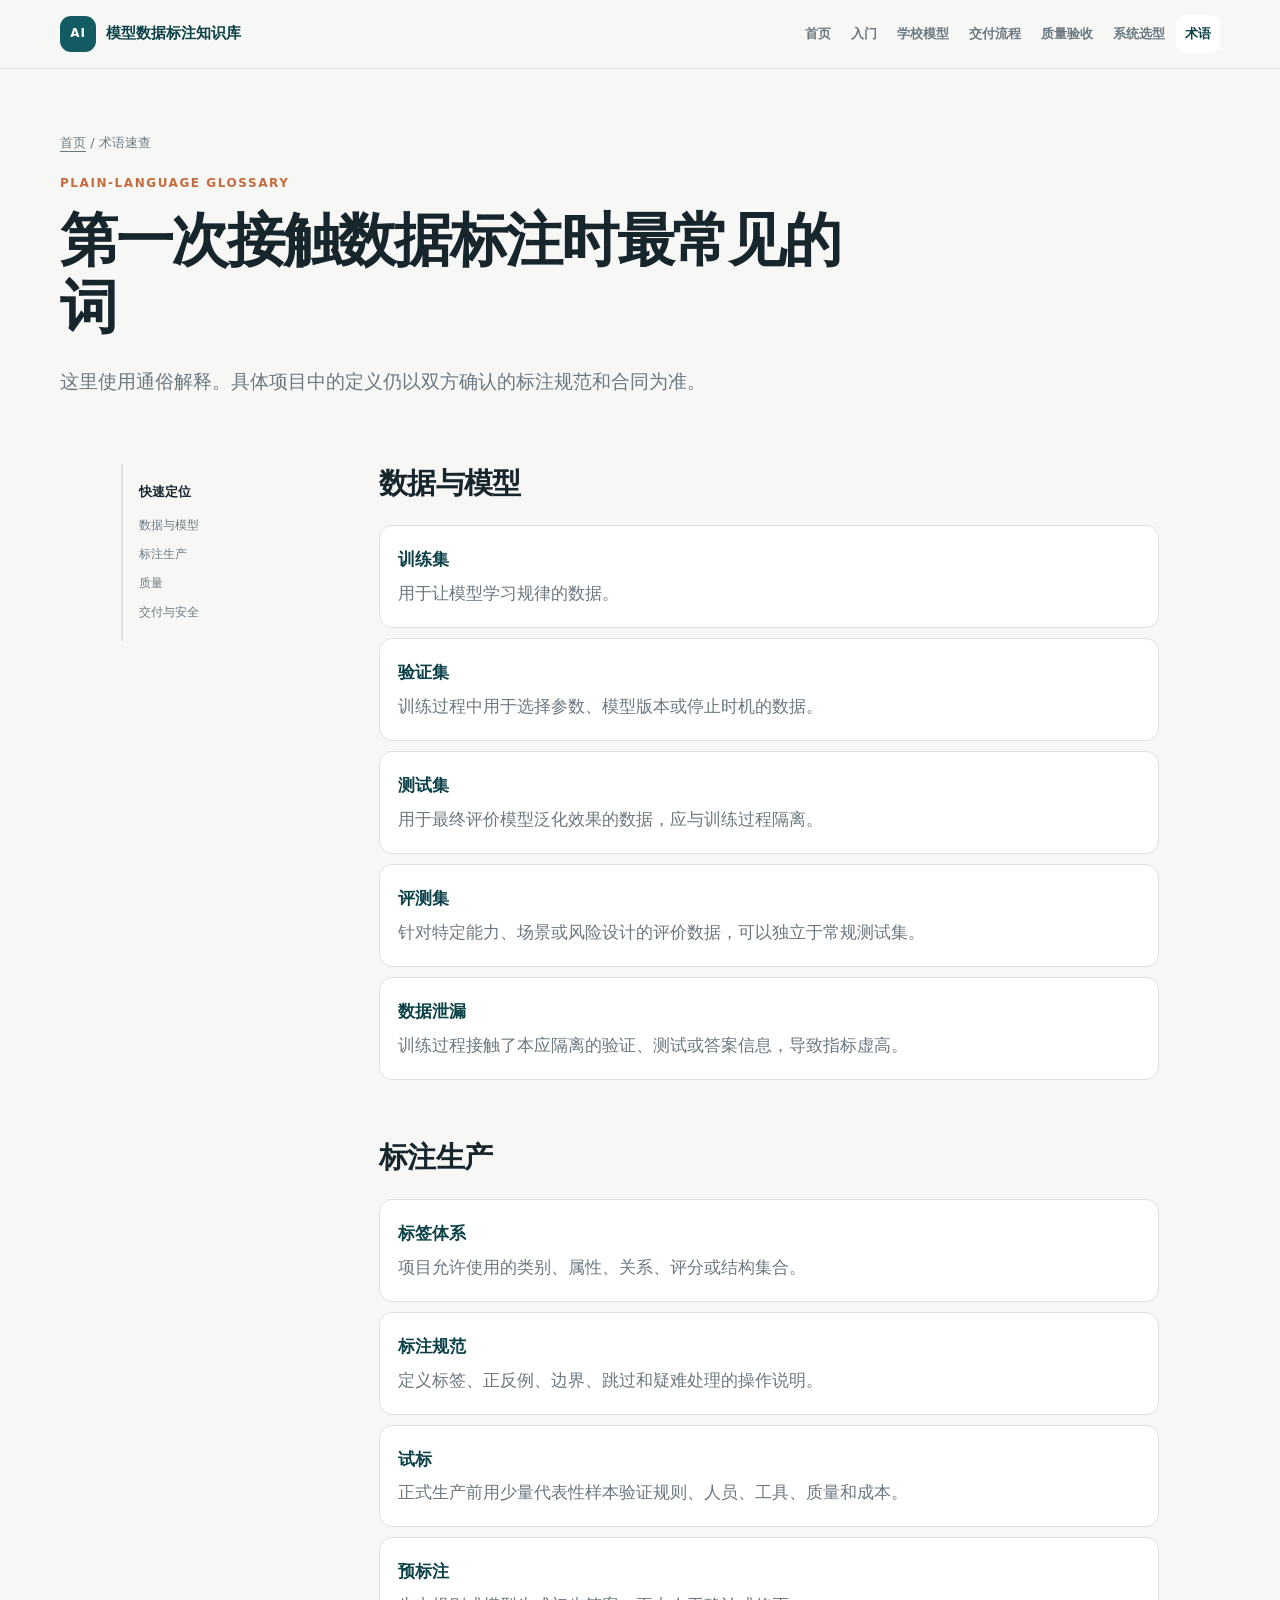
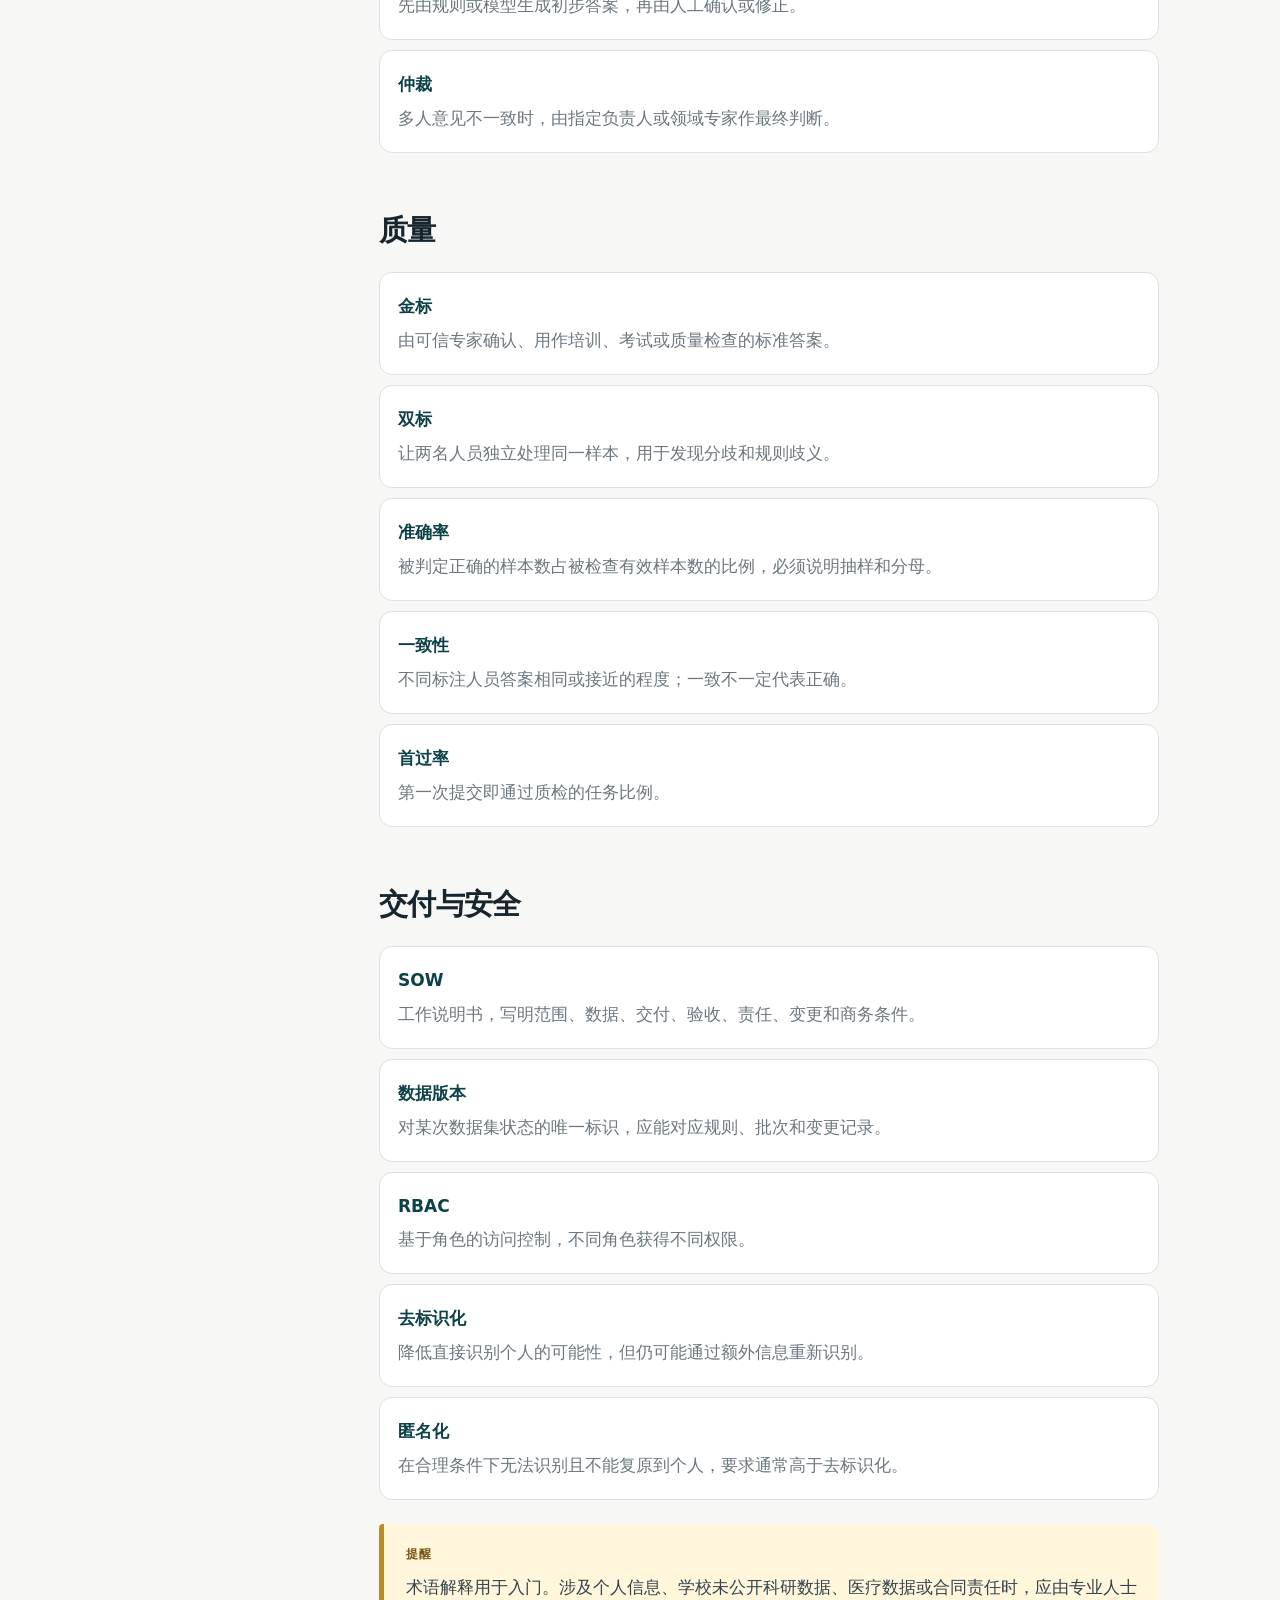
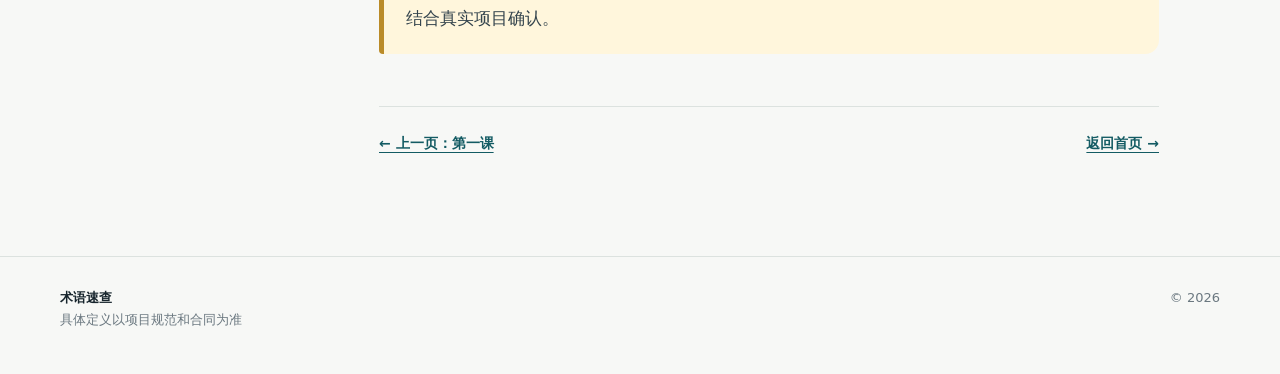
==== glossary/index.html @ 3d954ebd "发布去敏后的模型数据标注知识站" ====
<!doctype html>
<html lang="zh-CN">
<head><meta charset="utf-8"><meta name="viewport" content="width=device-width, initial-scale=1"><meta name="description" content="数据标注、模型训练与质量验收常用术语。"><title>术语速查｜AI 模型数据标注知识库</title><link rel="stylesheet" href="../assets/site.css"></head>
<body>
  <a class="skip-link" href="#article">跳到正文</a>
  <header class="site-header"><div class="nav-shell"><a class="brand" href="../"><span class="brand-mark">AI</span><span>模型数据标注知识库</span></a><button class="nav-toggle" type="button" data-nav-toggle aria-expanded="false" aria-controls="site-nav">菜单</button><nav class="site-nav" id="site-nav" data-site-nav aria-label="主导航"><a href="../">首页</a><a href="../start/">入门</a><a href="../school-model/">学校模型</a><a href="../workflow/">交付流程</a><a href="../quality/">质量验收</a><a href="../platform/">系统选型</a><a href="./" aria-current="page">术语</a></nav></div></header>
  <main>
    <section class="shell page-hero"><div class="breadcrumbs"><a href="../">首页</a> / 术语速查</div><p class="kicker">Plain-language glossary</p><h1>第一次接触数据标注时最常见的词</h1><p class="lead">这里使用通俗解释。具体项目中的定义仍以双方确认的标注规范和合同为准。</p></section>
    <div class="shell reader">
      <aside class="toc"><strong>快速定位</strong><nav><a href="#data">数据与模型</a><a href="#annotation">标注生产</a><a href="#quality">质量</a><a href="#delivery">交付与安全</a></nav></aside>
      <article class="article" id="article">
        <h2 id="data">数据与模型</h2>
        <dl class="definition-list">
          <div class="definition"><dt>训练集</dt><dd>用于让模型学习规律的数据。</dd></div>
          <div class="definition"><dt>验证集</dt><dd>训练过程中用于选择参数、模型版本或停止时机的数据。</dd></div>
          <div class="definition"><dt>测试集</dt><dd>用于最终评价模型泛化效果的数据，应与训练过程隔离。</dd></div>
          <div class="definition"><dt>评测集</dt><dd>针对特定能力、场景或风险设计的评价数据，可以独立于常规测试集。</dd></div>
          <div class="definition"><dt>数据泄漏</dt><dd>训练过程接触了本应隔离的验证、测试或答案信息，导致指标虚高。</dd></div>
        </dl>

        <h2 id="annotation">标注生产</h2>
        <dl class="definition-list">
          <div class="definition"><dt>标签体系</dt><dd>项目允许使用的类别、属性、关系、评分或结构集合。</dd></div>
          <div class="definition"><dt>标注规范</dt><dd>定义标签、正反例、边界、跳过和疑难处理的操作说明。</dd></div>
          <div class="definition"><dt>试标</dt><dd>正式生产前用少量代表性样本验证规则、人员、工具、质量和成本。</dd></div>
          <div class="definition"><dt>预标注</dt><dd>先由规则或模型生成初步答案，再由人工确认或修正。</dd></div>
          <div class="definition"><dt>仲裁</dt><dd>多人意见不一致时，由指定负责人或领域专家作最终判断。</dd></div>
        </dl>

        <h2 id="quality">质量</h2>
        <dl class="definition-list">
          <div class="definition"><dt>金标</dt><dd>由可信专家确认、用作培训、考试或质量检查的标准答案。</dd></div>
          <div class="definition"><dt>双标</dt><dd>让两名人员独立处理同一样本，用于发现分歧和规则歧义。</dd></div>
          <div class="definition"><dt>准确率</dt><dd>被判定正确的样本数占被检查有效样本数的比例，必须说明抽样和分母。</dd></div>
          <div class="definition"><dt>一致性</dt><dd>不同标注人员答案相同或接近的程度；一致不一定代表正确。</dd></div>
          <div class="definition"><dt>首过率</dt><dd>第一次提交即通过质检的任务比例。</dd></div>
        </dl>

        <h2 id="delivery">交付与安全</h2>
        <dl class="definition-list">
          <div class="definition"><dt>SOW</dt><dd>工作说明书，写明范围、数据、交付、验收、责任、变更和商务条件。</dd></div>
          <div class="definition"><dt>数据版本</dt><dd>对某次数据集状态的唯一标识，应能对应规则、批次和变更记录。</dd></div>
          <div class="definition"><dt>RBAC</dt><dd>基于角色的访问控制，不同角色获得不同权限。</dd></div>
          <div class="definition"><dt>去标识化</dt><dd>降低直接识别个人的可能性，但仍可能通过额外信息重新识别。</dd></div>
          <div class="definition"><dt>匿名化</dt><dd>在合理条件下无法识别且不能复原到个人，要求通常高于去标识化。</dd></div>
        </dl>
        <div class="note note-warning"><span class="note-label">提醒</span><p>术语解释用于入门。涉及个人信息、学校未公开科研数据、医疗数据或合同责任时，应由专业人士结合真实项目确认。</p></div>
        <div class="next-links"><a href="../learn/lesson-01/">← 上一页：第一课</a><a href="../">返回首页 →</a></div>
      </article>
    </div>
  </main>
  <footer class="site-footer"><div class="shell footer-shell"><div><strong>术语速查</strong><br>具体定义以项目规范和合同为准</div><div>© <span data-current-year>2026</span></div></div></footer><script src="../assets/site.js"></script>
</body></html>
---- assets/site.css ----
:root {
  --bg: #f7f8f6;
  --paper: #ffffff;
  --ink: #17252d;
  --text: #34444d;
  --muted: #6b7880;
  --line: #dce2df;
  --brand: #135b63;
  --brand-dark: #0c4148;
  --brand-soft: #e3f0ef;
  --accent: #c66b3d;
  --accent-soft: #faece3;
  --blue-soft: #e9f1fb;
  --yellow-soft: #fff6dc;
  --success-soft: #e8f3eb;
  --max: 1160px;
  --reader: 780px;
  --radius: 18px;
  --shadow: 0 16px 44px rgba(24, 44, 50, 0.08);
}

* { box-sizing: border-box; }

html { scroll-behavior: smooth; }

body {
  margin: 0;
  background: var(--bg);
  color: var(--text);
  font-family: Inter, "SF Pro Text", "PingFang SC", "Microsoft YaHei", system-ui, sans-serif;
  font-size: 17px;
  line-height: 1.82;
  text-rendering: optimizeLegibility;
}

a { color: var(--brand); text-underline-offset: 4px; }
button, a { -webkit-tap-highlight-color: transparent; }

:focus-visible {
  outline: 3px solid rgba(198, 107, 61, 0.45);
  outline-offset: 3px;
}

.skip-link {
  position: fixed;
  top: 8px;
  left: 8px;
  z-index: 300;
  padding: 8px 12px;
  transform: translateY(-160%);
  border-radius: 8px;
  background: var(--ink);
  color: #fff;
}

.skip-link:focus { transform: translateY(0); }

.site-header {
  position: sticky;
  top: 0;
  z-index: 100;
  border-bottom: 1px solid rgba(220, 226, 223, 0.9);
  background: rgba(247, 248, 246, 0.94);
  backdrop-filter: blur(16px);
}

.nav-shell {
  display: flex;
  align-items: center;
  justify-content: space-between;
  width: min(calc(100% - 32px), var(--max));
  min-height: 68px;
  margin: 0 auto;
  gap: 20px;
}

.brand {
  display: inline-flex;
  align-items: center;
  gap: 10px;
  color: var(--brand-dark);
  font-size: 15px;
  font-weight: 800;
  text-decoration: none;
  white-space: nowrap;
}

.brand-mark {
  display: grid;
  width: 36px;
  height: 36px;
  place-items: center;
  border-radius: 11px;
  background: var(--brand);
  color: #fff;
  font-size: 12px;
  letter-spacing: 0.08em;
}

.site-nav { display: flex; align-items: center; gap: 2px; }

.site-nav a {
  padding: 7px 9px;
  border-radius: 9px;
  color: var(--muted);
  font-size: 13px;
  font-weight: 700;
  text-decoration: none;
}

.site-nav a:hover,
.site-nav a[aria-current="page"] {
  background: var(--paper);
  color: var(--brand-dark);
}

.nav-toggle {
  display: none;
  padding: 8px 11px;
  border: 1px solid var(--line);
  border-radius: 10px;
  background: var(--paper);
  color: var(--ink);
  font: inherit;
  font-size: 14px;
  font-weight: 750;
}

.shell { width: min(calc(100% - 32px), var(--max)); margin: 0 auto; }

.hero {
  display: grid;
  grid-template-columns: minmax(0, 1.15fr) minmax(330px, 0.85fr);
  align-items: center;
  gap: 44px;
  padding: 84px 0 66px;
}

.kicker {
  margin: 0 0 13px;
  color: var(--accent);
  font-size: 12px;
  font-weight: 850;
  letter-spacing: 0.13em;
  text-transform: uppercase;
}

h1, h2, h3 { color: var(--ink); }

.hero h1 {
  max-width: 760px;
  margin: 0;
  font-size: clamp(42px, 6vw, 72px);
  line-height: 1.08;
  letter-spacing: -0.045em;
}

.hero h1 span { color: var(--brand); }

.lead {
  max-width: 720px;
  margin: 24px 0 0;
  color: var(--muted);
  font-size: clamp(18px, 2vw, 21px);
  line-height: 1.75;
}

.button-row { display: flex; flex-wrap: wrap; gap: 12px; margin-top: 30px; }

.button {
  display: inline-flex;
  align-items: center;
  justify-content: center;
  min-height: 46px;
  padding: 10px 17px;
  border: 1px solid transparent;
  border-radius: 11px;
  font-size: 14px;
  font-weight: 800;
  text-decoration: none;
}

.button-primary { background: var(--brand); color: #fff; }
.button-secondary { border-color: var(--line); background: var(--paper); color: var(--ink); }
.button:hover { transform: translateY(-1px); }

.hero-flow {
  padding: 28px;
  border: 1px solid var(--line);
  border-radius: 26px;
  background: var(--paper);
  box-shadow: var(--shadow);
}

.hero-flow > strong { display: block; margin-bottom: 16px; color: var(--ink); font-size: 15px; }

.flow-row {
  display: grid;
  grid-template-columns: 38px 1fr;
  align-items: center;
  gap: 13px;
  padding: 11px 0;
  border-bottom: 1px solid var(--line);
}

.flow-row:last-child { border-bottom: 0; }

.flow-num {
  display: grid;
  width: 34px;
  height: 34px;
  place-items: center;
  border-radius: 10px;
  background: var(--brand-soft);
  color: var(--brand-dark);
  font-size: 12px;
  font-weight: 850;
}

.flow-row b { display: block; color: var(--ink); font-size: 15px; }
.flow-row span { display: block; color: var(--muted); font-size: 12px; line-height: 1.5; }

.section { padding: 44px 0 72px; }

.section-heading { max-width: 760px; margin-bottom: 26px; }
.section-heading h2 { margin: 0; font-size: clamp(30px, 4vw, 46px); line-height: 1.2; letter-spacing: -0.035em; }
.section-heading p { margin: 13px 0 0; color: var(--muted); }

.card-grid { display: grid; grid-template-columns: repeat(3, minmax(0, 1fr)); gap: 16px; }

.card {
  padding: 26px;
  border: 1px solid var(--line);
  border-radius: var(--radius);
  background: var(--paper);
}

.card small { color: var(--accent); font-size: 11px; font-weight: 850; letter-spacing: 0.1em; }
.card h3 { margin: 25px 0 9px; font-size: 20px; line-height: 1.35; }
.card p { margin: 0; color: var(--muted); font-size: 15px; }
.card a { display: inline-block; margin-top: 20px; font-size: 14px; font-weight: 800; }

.position-banner {
  display: grid;
  grid-template-columns: 0.7fr 1.3fr;
  gap: 36px;
  padding: 34px;
  border-radius: 24px;
  background: var(--brand-dark);
  color: #fff;
}

.position-banner h2 { margin: 0; color: #fff; font-size: 30px; line-height: 1.3; }
.position-banner p { margin: 0; color: rgba(255,255,255,0.76); }
.position-banner strong { color: #fff; }

.reading-grid { display: grid; grid-template-columns: repeat(2, minmax(0, 1fr)); gap: 12px; }

.reading-link {
  display: flex;
  align-items: flex-start;
  gap: 15px;
  padding: 18px;
  border: 1px solid var(--line);
  border-radius: 14px;
  background: var(--paper);
  text-decoration: none;
}

.reading-link:hover { border-color: rgba(19, 91, 99, 0.45); }
.reading-no { color: var(--accent); font-size: 12px; font-weight: 850; }
.reading-link b, .reading-link span { display: block; }
.reading-link b { color: var(--ink); }
.reading-link span { margin-top: 2px; color: var(--muted); font-size: 13px; line-height: 1.5; }

.page-hero { padding: 62px 0 34px; }

.breadcrumbs { margin-bottom: 18px; color: var(--muted); font-size: 13px; }
.breadcrumbs a { color: var(--muted); }

.page-hero h1 {
  max-width: 800px;
  margin: 0;
  font-size: clamp(36px, 5vw, 58px);
  line-height: 1.15;
  letter-spacing: -0.04em;
}

.page-hero .lead { font-size: 19px; }

.reader {
  display: grid;
  grid-template-columns: 210px minmax(0, var(--reader));
  justify-content: center;
  gap: 48px;
  padding: 32px 0 76px;
}

.toc {
  position: sticky;
  top: 92px;
  align-self: start;
  padding: 16px;
  border-left: 2px solid var(--line);
}

.toc strong { display: block; margin-bottom: 8px; color: var(--ink); font-size: 13px; }
.toc nav { display: grid; gap: 3px; }
.toc a { padding: 4px 0; color: var(--muted); font-size: 12px; line-height: 1.5; text-decoration: none; }
.toc a:hover { color: var(--brand); }

.article { min-width: 0; }
.article > :first-child { margin-top: 0; }
.article h2 { margin: 58px 0 16px; font-size: 29px; line-height: 1.35; letter-spacing: -0.025em; scroll-margin-top: 95px; }
.article h3 { margin: 34px 0 11px; font-size: 21px; line-height: 1.4; scroll-margin-top: 95px; }
.article p { margin: 14px 0; }
.article li + li { margin-top: 7px; }
.article strong { color: var(--ink); }

.summary {
  margin: 0 0 34px;
  padding: 24px;
  border: 1px solid #bcd4d2;
  border-radius: var(--radius);
  background: var(--brand-soft);
}

.summary strong { display: block; margin-bottom: 7px; color: var(--brand-dark); }
.summary p { margin: 0; }

.note {
  margin: 24px 0;
  padding: 20px 22px;
  border-left: 5px solid var(--brand);
  border-radius: 4px 14px 14px 4px;
  background: var(--brand-soft);
}

.note-label {
  display: block;
  margin-bottom: 6px;
  color: var(--brand-dark);
  font-size: 12px;
  font-weight: 850;
  letter-spacing: 0.08em;
}

.note p { margin: 0; }
.note-example { border-left-color: #4c75a3; background: var(--blue-soft); }
.note-example .note-label { color: #315a87; }
.note-why { border-left-color: var(--accent); background: var(--accent-soft); }
.note-why .note-label { color: #8d4522; }
.note-warning { border-left-color: #ba8b28; background: var(--yellow-soft); }
.note-warning .note-label { color: #765612; }

.flow-code {
  margin: 22px 0;
  padding: 22px;
  overflow-x: auto;
  border-radius: 14px;
  background: var(--brand-dark);
  color: #eaf5f4;
  font-family: "SFMono-Regular", Consolas, monospace;
  font-size: 14px;
  line-height: 1.9;
  white-space: pre-wrap;
}

.table-wrap { overflow-x: auto; margin: 22px 0; border: 1px solid var(--line); border-radius: 14px; background: var(--paper); }
table { width: 100%; border-collapse: collapse; font-size: 14px; line-height: 1.65; }
th, td { padding: 13px 15px; border-bottom: 1px solid var(--line); text-align: left; vertical-align: top; }
th { background: #edf2ef; color: var(--brand-dark); font-size: 12px; }
tr:last-child td { border-bottom: 0; }

.steps { display: grid; gap: 12px; margin: 24px 0; }
.step { display: grid; grid-template-columns: 44px 1fr; gap: 14px; padding: 18px; border: 1px solid var(--line); border-radius: 14px; background: var(--paper); }
.step-no { display: grid; width: 40px; height: 40px; place-items: center; border-radius: 12px; background: var(--brand-soft); color: var(--brand-dark); font-size: 13px; font-weight: 850; }
.step h3 { margin: 0 0 4px; font-size: 18px; }
.step p { margin: 0; color: var(--muted); font-size: 14px; }

.definition-list { display: grid; gap: 10px; margin: 22px 0; }
.definition { padding: 18px; border: 1px solid var(--line); border-radius: 13px; background: var(--paper); }
.definition dt { color: var(--brand-dark); font-weight: 850; }
.definition dd { margin: 3px 0 0; color: var(--muted); }

.next-links { display: flex; justify-content: space-between; gap: 16px; margin-top: 52px; padding-top: 24px; border-top: 1px solid var(--line); }
.next-links a { font-size: 14px; font-weight: 800; }

.site-footer { margin-top: 24px; border-top: 1px solid var(--line); }
.footer-shell { display: flex; justify-content: space-between; gap: 30px; padding: 30px 0 42px; color: var(--muted); font-size: 13px; line-height: 1.7; }
.footer-shell strong { color: var(--ink); }

@media (max-width: 960px) {
  .hero { grid-template-columns: 1fr; }
  .hero-flow { max-width: 620px; }
  .card-grid { grid-template-columns: 1fr 1fr; }
  .position-banner { grid-template-columns: 1fr; }
  .reader { grid-template-columns: 1fr; gap: 18px; }
  .toc { position: static; border: 1px solid var(--line); border-radius: 13px; background: var(--paper); }
  .toc nav { grid-template-columns: repeat(2, 1fr); }
}

@media (max-width: 780px) {
  .nav-toggle { display: inline-flex; }
  .site-nav {
    position: absolute;
    top: 60px;
    right: 12px;
    left: 12px;
    display: none;
    align-items: stretch;
    flex-direction: column;
    padding: 10px;
    border: 1px solid var(--line);
    border-radius: 14px;
    background: var(--paper);
    box-shadow: var(--shadow);
  }
  .site-nav[data-open="true"] { display: flex; }
  .site-nav a { padding: 9px 11px; }
  .hero { padding-top: 48px; }
  .hero h1 { font-size: 44px; }
  .card-grid, .reading-grid { grid-template-columns: 1fr; }
  .footer-shell { flex-direction: column; }
  .toc nav { grid-template-columns: 1fr; }
  .next-links { align-items: flex-start; flex-direction: column; }
}

@media (prefers-reduced-motion: reduce) {
  html { scroll-behavior: auto; }
  *, *::before, *::after { transition-duration: 0.01ms !important; }
}
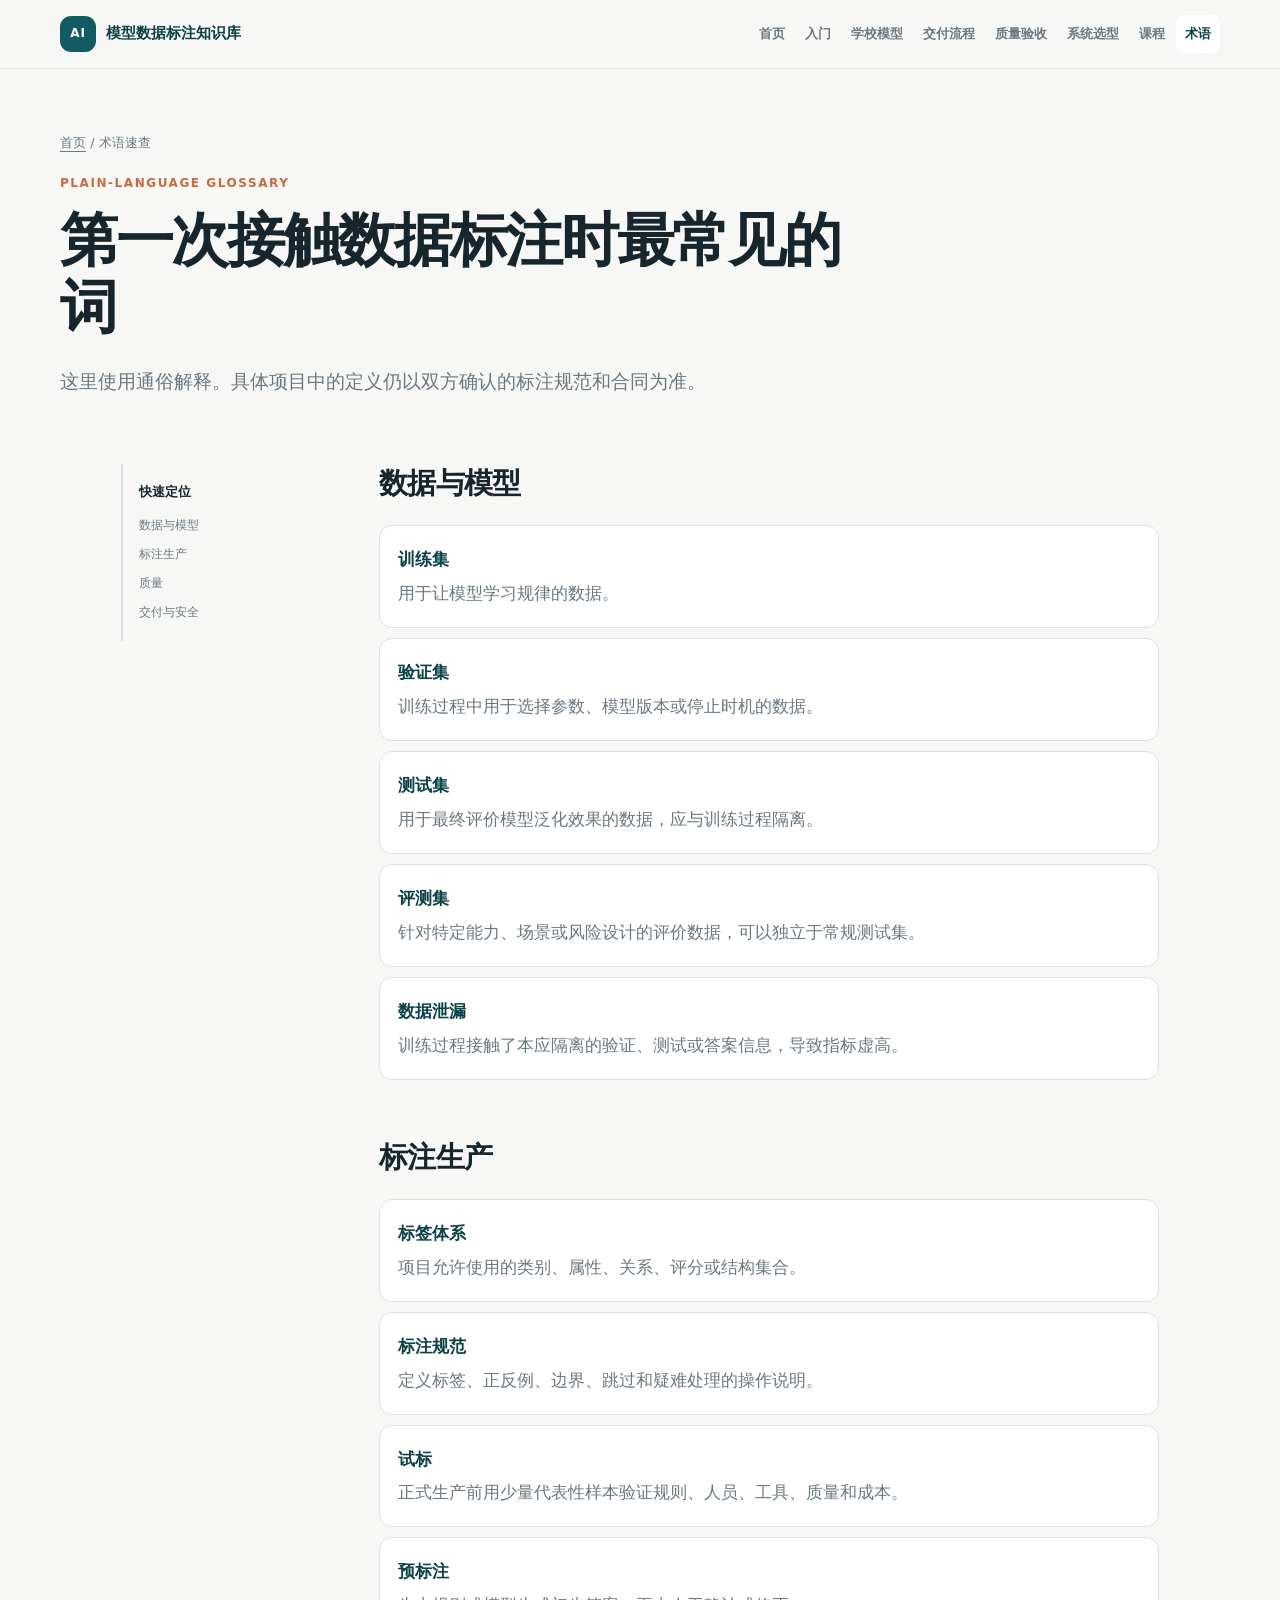
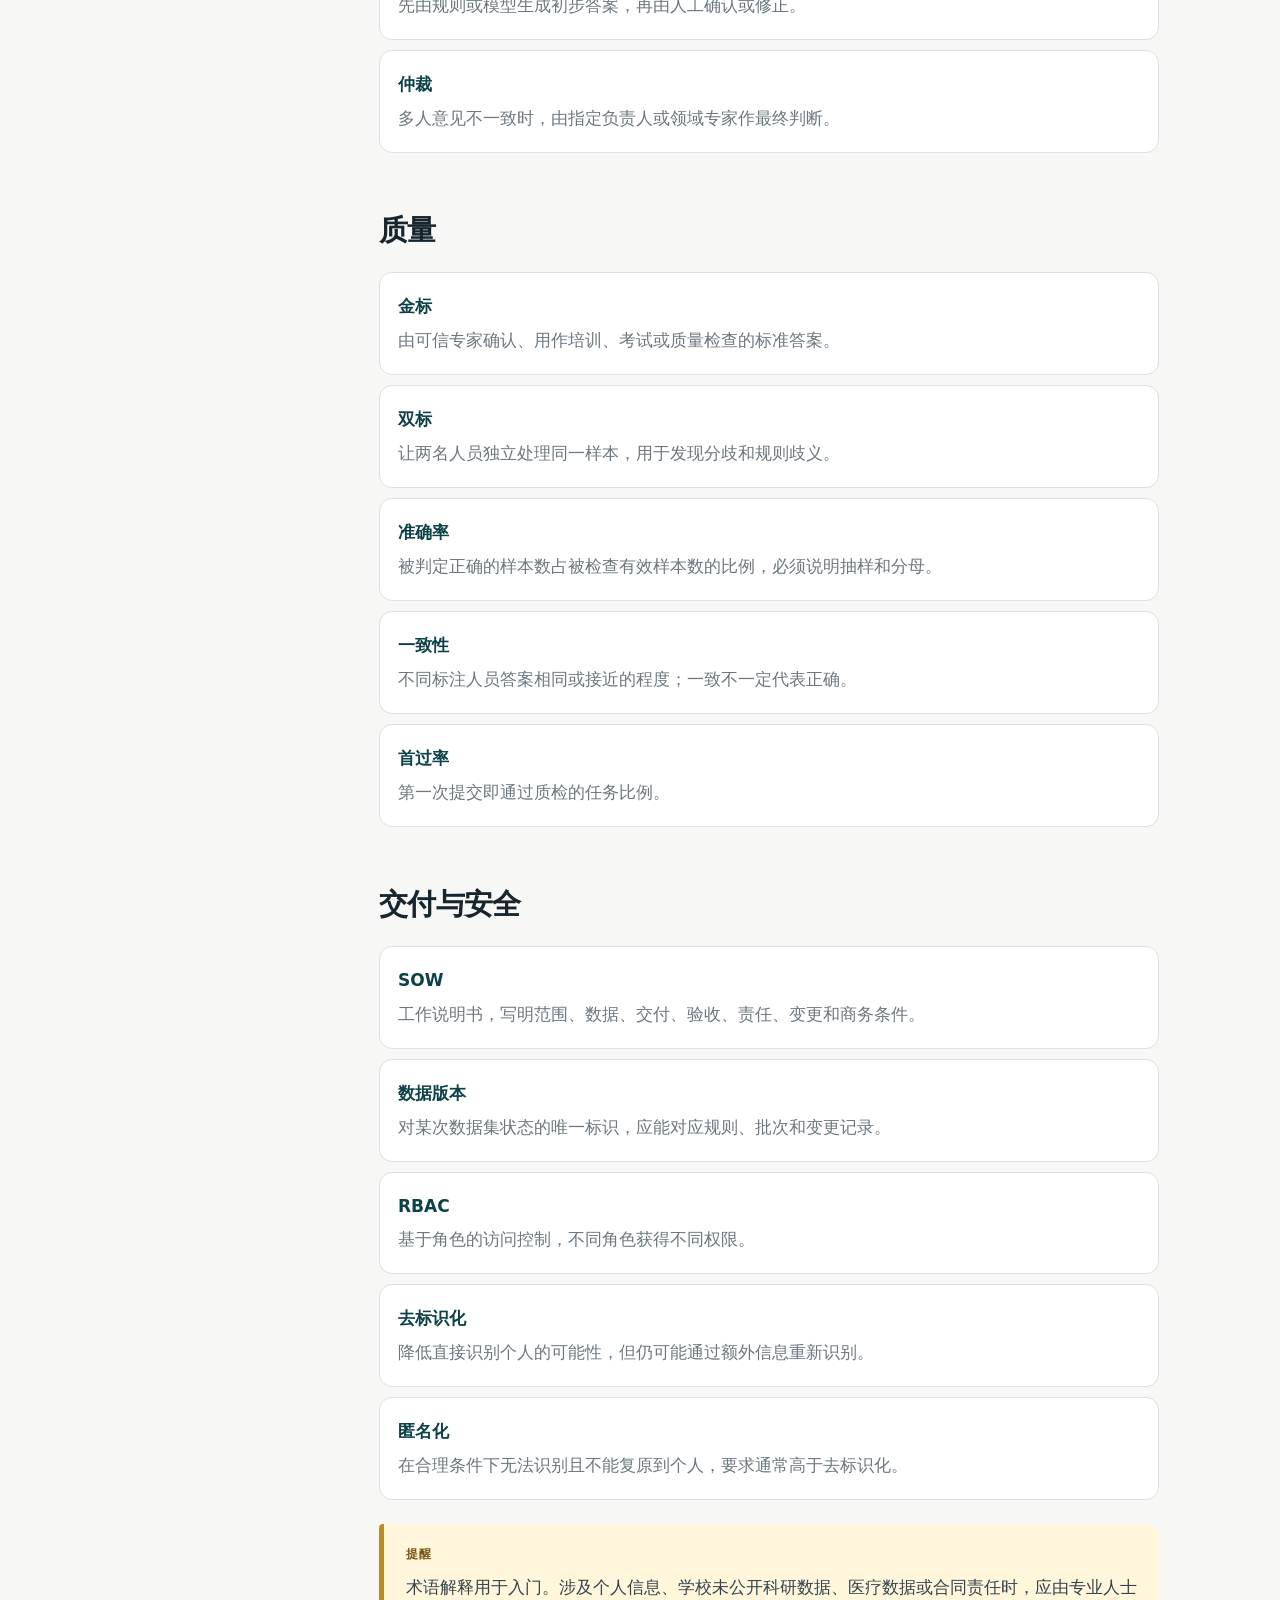
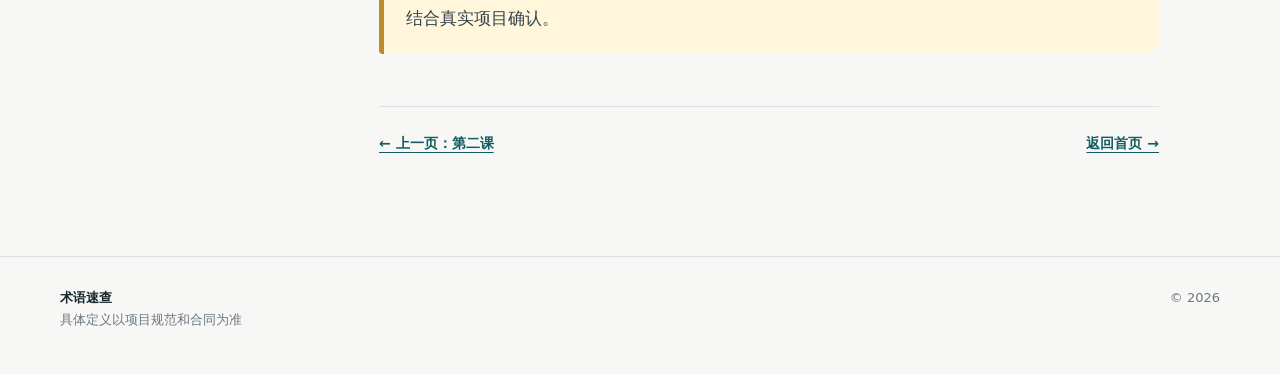
==== commit 6cf99f6b: "上线第二课数据模态与任务类型" ====
--- a/glossary/index.html
+++ b/glossary/index.html
@@ -3,7 +3,7 @@
 <head><meta charset="utf-8"><meta name="viewport" content="width=device-width, initial-scale=1"><meta name="description" content="数据标注、模型训练与质量验收常用术语。"><title>术语速查｜AI 模型数据标注知识库</title><link rel="stylesheet" href="../assets/site.css"></head>
 <body>
   <a class="skip-link" href="#article">跳到正文</a>
-  <header class="site-header"><div class="nav-shell"><a class="brand" href="../"><span class="brand-mark">AI</span><span>模型数据标注知识库</span></a><button class="nav-toggle" type="button" data-nav-toggle aria-expanded="false" aria-controls="site-nav">菜单</button><nav class="site-nav" id="site-nav" data-site-nav aria-label="主导航"><a href="../">首页</a><a href="../start/">入门</a><a href="../school-model/">学校模型</a><a href="../workflow/">交付流程</a><a href="../quality/">质量验收</a><a href="../platform/">系统选型</a><a href="./" aria-current="page">术语</a></nav></div></header>
+  <header class="site-header"><div class="nav-shell"><a class="brand" href="../"><span class="brand-mark">AI</span><span>模型数据标注知识库</span></a><button class="nav-toggle" type="button" data-nav-toggle aria-expanded="false" aria-controls="site-nav">菜单</button><nav class="site-nav" id="site-nav" data-site-nav aria-label="主导航"><a href="../">首页</a><a href="../start/">入门</a><a href="../school-model/">学校模型</a><a href="../workflow/">交付流程</a><a href="../quality/">质量验收</a><a href="../platform/">系统选型</a><a href="../learn/">课程</a><a href="./" aria-current="page">术语</a></nav></div></header>
   <main>
     <section class="shell page-hero"><div class="breadcrumbs"><a href="../">首页</a> / 术语速查</div><p class="kicker">Plain-language glossary</p><h1>第一次接触数据标注时最常见的词</h1><p class="lead">这里使用通俗解释。具体项目中的定义仍以双方确认的标注规范和合同为准。</p></section>
     <div class="shell reader">
@@ -45,7 +45,7 @@
           <div class="definition"><dt>匿名化</dt><dd>在合理条件下无法识别且不能复原到个人，要求通常高于去标识化。</dd></div>
         </dl>
         <div class="note note-warning"><span class="note-label">提醒</span><p>术语解释用于入门。涉及个人信息、学校未公开科研数据、医疗数据或合同责任时，应由专业人士结合真实项目确认。</p></div>
-        <div class="next-links"><a href="../learn/lesson-01/">← 上一页：第一课</a><a href="../">返回首页 →</a></div>
+        <div class="next-links"><a href="../learn/lesson-02/">← 上一页：第二课</a><a href="../">返回首页 →</a></div>
       </article>
     </div>
   </main>
